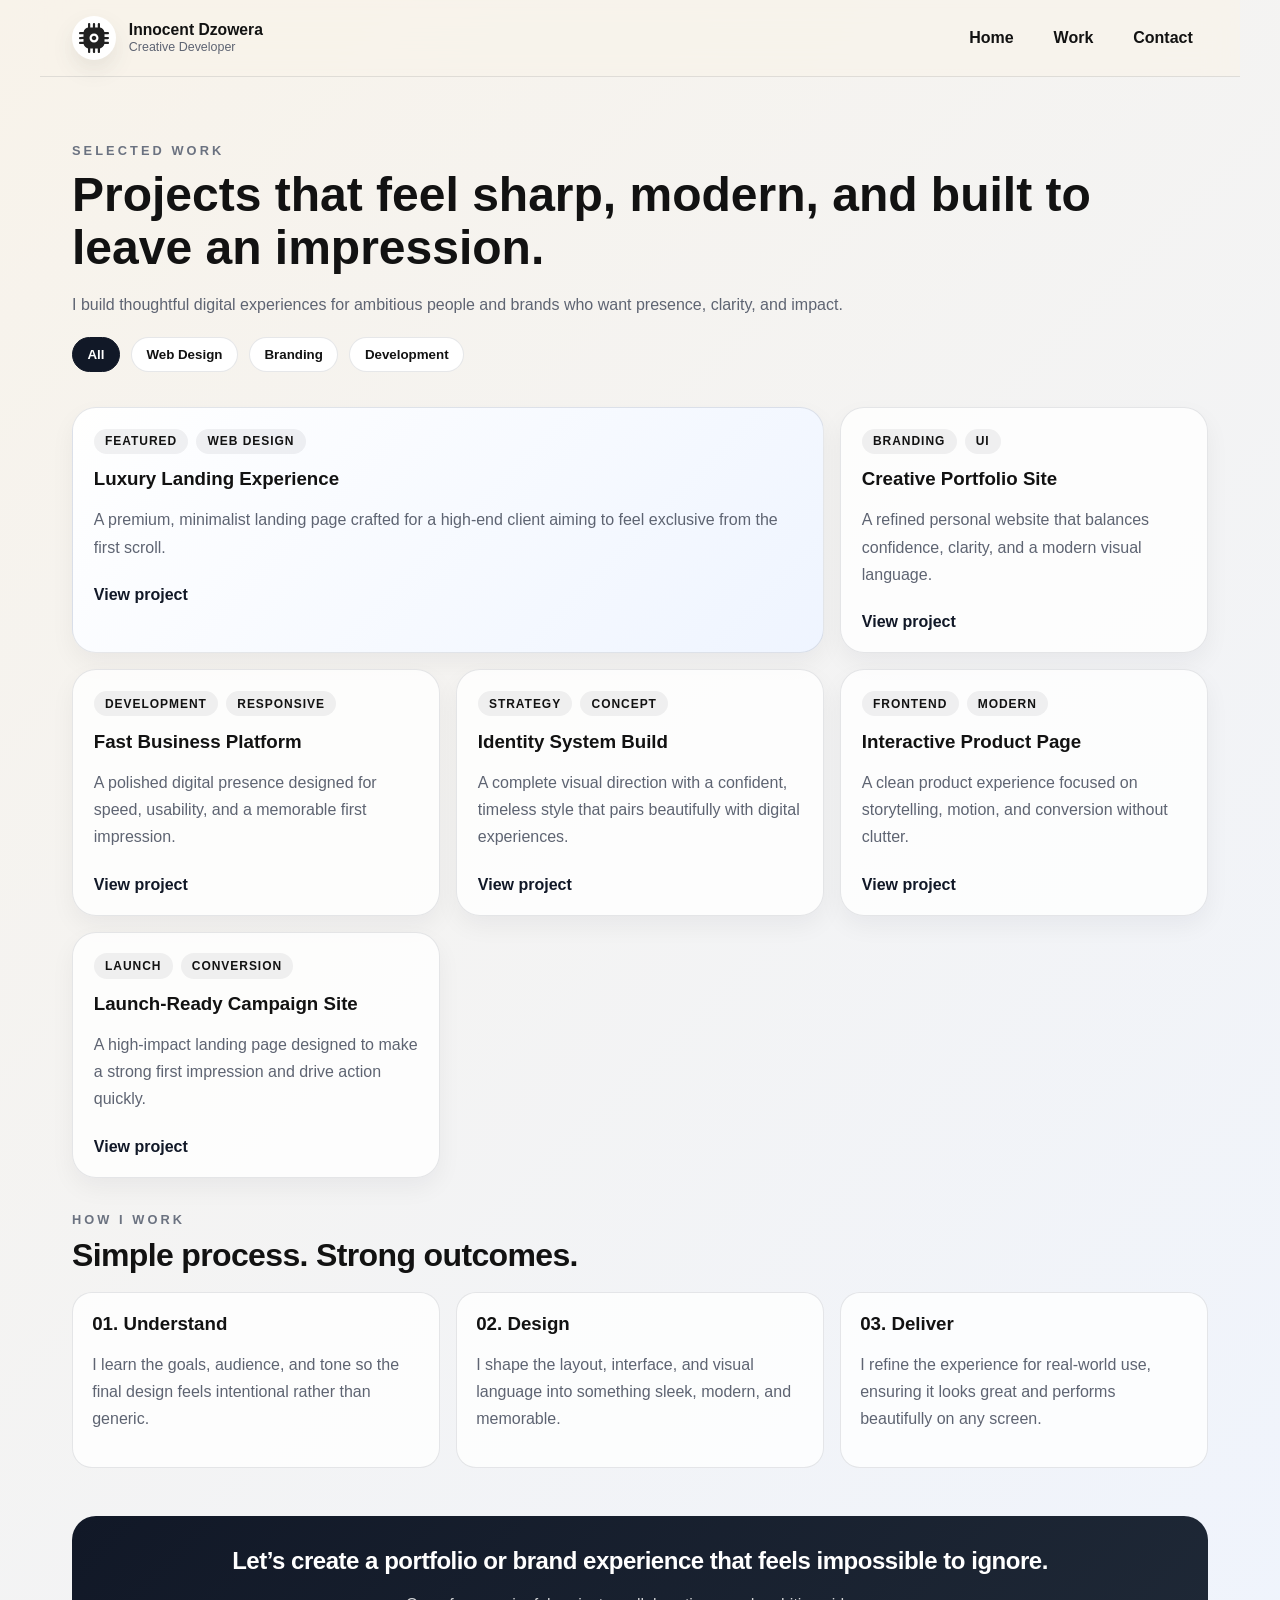
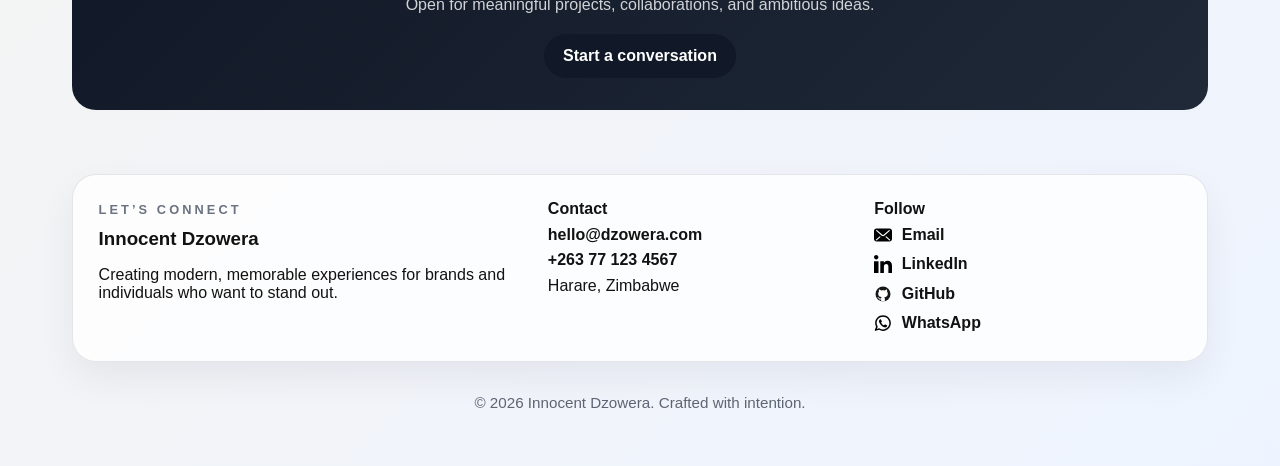
==== work.html @ d93cdc08 "made the three pages alive" ====
<!DOCTYPE html>
<html lang="en">
<head>
  <meta charset="UTF-8">
  <meta name="viewport" content="width=device-width, initial-scale=1.0">
  <title>Work | Innocent Dzowera</title>
  <link rel="stylesheet" href="style.css">
</head>
<body>
  <header class="site-header">
    <a class="brand" href="index.html">
      <img class="brand-logo" src="assets/logo.svg" alt="Innocent Dzowera logo">
      <span class="brand-text">
        <strong>Innocent Dzowera</strong>
        <small>Creative Developer</small>
      </span>
    </a>

    <nav class="site-nav" aria-label="Primary navigation">
      <a href="index.html">Home</a>
      <a href="work.html">Work</a>
      <a href="#contact">Contact</a>
    </nav>
  </header>

  <main>
    <section class="page-hero">
      <p class="eyebrow">Selected work</p>
      <h1>Projects that feel sharp, modern, and built to leave an impression.</h1>
      <p class="hero-text">
        I build thoughtful digital experiences for ambitious people and brands who want presence, clarity, and impact.
      </p>
      <div class="filter-bar" aria-label="Project categories">
        <button class="filter-chip active">All</button>
        <button class="filter-chip">Web Design</button>
        <button class="filter-chip">Branding</button>
        <button class="filter-chip">Development</button>
      </div>
    </section>

    <section class="work-grid" aria-label="Portfolio projects">
      <article class="work-card featured">
        <div class="work-card-top">
          <span class="work-tag">Featured</span>
          <span class="work-tag">Web Design</span>
        </div>
        <h3>Luxury Landing Experience</h3>
        <p>A premium, minimalist landing page crafted for a high-end client aiming to feel exclusive from the first scroll.</p>
        <a href="#contact">View project</a>
      </article>

      <article class="work-card">
        <div class="work-card-top">
          <span class="work-tag">Branding</span>
          <span class="work-tag">UI</span>
        </div>
        <h3>Creative Portfolio Site</h3>
        <p>A refined personal website that balances confidence, clarity, and a modern visual language.</p>
        <a href="#contact">View project</a>
      </article>

      <article class="work-card">
        <div class="work-card-top">
          <span class="work-tag">Development</span>
          <span class="work-tag">Responsive</span>
        </div>
        <h3>Fast Business Platform</h3>
        <p>A polished digital presence designed for speed, usability, and a memorable first impression.</p>
        <a href="#contact">View project</a>
      </article>

      <article class="work-card">
        <div class="work-card-top">
          <span class="work-tag">Strategy</span>
          <span class="work-tag">Concept</span>
        </div>
        <h3>Identity System Build</h3>
        <p>A complete visual direction with a confident, timeless style that pairs beautifully with digital experiences.</p>
        <a href="#contact">View project</a>
      </article>

      <article class="work-card">
        <div class="work-card-top">
          <span class="work-tag">Frontend</span>
          <span class="work-tag">Modern</span>
        </div>
        <h3>Interactive Product Page</h3>
        <p>A clean product experience focused on storytelling, motion, and conversion without clutter.</p>
        <a href="#contact">View project</a>
      </article>

      <article class="work-card">
        <div class="work-card-top">
          <span class="work-tag">Launch</span>
          <span class="work-tag">Conversion</span>
        </div>
        <h3>Launch-Ready Campaign Site</h3>
        <p>A high-impact landing page designed to make a strong first impression and drive action quickly.</p>
        <a href="#contact">View project</a>
      </article>
    </section>

    <section class="section process-section">
      <div class="section-heading">
        <p class="eyebrow">How I work</p>
        <h2>Simple process. Strong outcomes.</h2>
      </div>
      <div class="process-grid">
        <article class="process-card">
          <h3>01. Understand</h3>
          <p>I learn the goals, audience, and tone so the final design feels intentional rather than generic.</p>
        </article>
        <article class="process-card">
          <h3>02. Design</h3>
          <p>I shape the layout, interface, and visual language into something sleek, modern, and memorable.</p>
        </article>
        <article class="process-card">
          <h3>03. Deliver</h3>
          <p>I refine the experience for real-world use, ensuring it looks great and performs beautifully on any screen.</p>
        </article>
      </div>
    </section>

    <section id="contact" class="cta-section">
      <h2>Let’s create a portfolio or brand experience that feels impossible to ignore.</h2>
      <p>Open for meaningful projects, collaborations, and ambitious ideas.</p>
      <a class="btn btn-primary" href="mailto:hello@dzowera.com">Start a conversation</a>
    </section>
  </main>

  <footer class="site-footer">
    <div class="footer-panel">
      <div>
        <p class="eyebrow">Let’s connect</p>
        <h3>Innocent Dzowera</h3>
        <p>Creating modern, memorable experiences for brands and individuals who want to stand out.</p>
      </div>

      <div>
        <h4>Contact</h4>
        <ul class="footer-links">
          <li><a href="mailto:hello@dzowera.com">hello@dzowera.com</a></li>
          <li><a href="tel:+263771234567">+263 77 123 4567</a></li>
          <li>Harare, Zimbabwe</li>
        </ul>
      </div>

      <div>
        <h4>Follow</h4>
        <ul class="footer-links social-links">
          <li>
            <a href="mailto:hello@dzowera.com" aria-label="Email">
              <img src="assets/email.svg" alt="Email icon">
              <span>Email</span>
            </a>
          </li>
          <li>
            <a href="#" aria-label="LinkedIn">
              <img src="assets/linkedin.svg" alt="LinkedIn icon">
              <span>LinkedIn</span>
            </a>
          </li>
          <li>
            <a href="#" aria-label="GitHub">
              <img src="assets/github.svg" alt="GitHub icon">
              <span>GitHub</span>
            </a>
          </li>
          <li>
            <a href="#" aria-label="WhatsApp">
              <img src="assets/whatsapp.svg" alt="WhatsApp icon">
              <span>WhatsApp</span>
            </a>
          </li>
        </ul>
      </div>
    </div>

    <div class="footer-bottom">
      <p>© 2026 Innocent Dzowera. Crafted with intention.</p>
    </div>
  </footer>
</body>
</html>
---- style.css ----
:root {
  --bg: #f6f2ea;
  --surface: rgba(255, 255, 255, 0.78);
  --text: #121212;
  --muted: #5e6472;
  --accent: #111827;
  --border: rgba(17, 24, 39, 0.1);
}

* {
  box-sizing: border-box;
}

html {
  scroll-behavior: smooth;
}

body {
  margin: 0;
  font-family: "Segoe UI", Tahoma, Geneva, Verdana, sans-serif;
  background: linear-gradient(135deg, #f8f3ea 0%, #eef4ff 100%);
  color: var(--text);
}

img {
  max-width: 100%;
  display: block;
}

.site-header {
  position: sticky;
  top: 0;
  z-index: 1000;
  display: flex;
  justify-content: space-between;
  align-items: center;
  padding: 1rem 2rem;
  max-width: 1200px;
  margin: 0 auto;
  background: rgba(248, 243, 234, 0.7);
  backdrop-filter: blur(16px);
  border-bottom: 1px solid var(--border);
}

.brand {
  display: inline-flex;
  align-items: center;
  gap: 0.8rem;
  text-decoration: none;
  color: var(--text);
}

.brand-logo {
  width: 44px;
  height: 44px;
  border-radius: 50%;
  padding: 0.25rem;
  background: #fff;
  box-shadow: 0 10px 25px rgba(0, 0, 0, 0.08);
}

.brand-text {
  display: flex;
  flex-direction: column;
  line-height: 1.1;
}

.brand-text strong {
  font-size: 0.98rem;
  font-weight: 800;
}

.brand-text small {
  color: var(--muted);
  font-size: 0.78rem;
  margin-top: 0.2rem;
}

.site-nav {
  display: flex;
  gap: 0.6rem;
}

.site-nav a {
  text-decoration: none;
  color: var(--text);
  font-weight: 700;
  padding: 0.65rem 0.95rem;
  border-radius: 999px;
  transition: all 0.25s ease;
}

.site-nav a:hover {
  background: var(--accent);
  color: #fff;
  transform: translateY(-2px);
}

main {
  max-width: 1200px;
  margin: 0 auto;
  padding: 2rem 2rem 4rem;
}

.page-hero {
  padding: 2rem 0 2.2rem;
}

.page-hero h1 {
  font-size: clamp(2rem, 3.8vw, 3rem);
  margin: 0 0 0.8rem;
  line-height: 1.1;
}

.filter-bar {
  display: flex;
  flex-wrap: wrap;
  gap: 0.7rem;
  margin-top: 1.2rem;
}

.filter-chip {
  border: 1px solid var(--border);
  background: #fff;
  color: var(--text);
  padding: 0.55rem 0.9rem;
  border-radius: 999px;
  cursor: pointer;
  font-weight: 700;
}

.filter-chip.active {
  background: var(--accent);
  color: #fff;
  border-color: var(--accent);
}

.work-grid {
  display: grid;
  grid-template-columns: repeat(3, minmax(0, 1fr));
  gap: 1rem;
}

.work-card {
  background: var(--surface);
  border: 1px solid var(--border);
  border-radius: 24px;
  padding: 1.3rem;
  box-shadow: 0 10px 24px rgba(17, 24, 39, 0.05);
  min-height: 240px;
}

.work-card.featured {
  grid-column: span 2;
  background: linear-gradient(135deg, rgba(255,255,255,0.95), rgba(238,244,255,0.95));
}

.work-card-top {
  display: flex;
  gap: 0.5rem;
  flex-wrap: wrap;
  margin-bottom: 0.9rem;
}

.work-tag {
  display: inline-block;
  padding: 0.35rem 0.7rem;
  border-radius: 999px;
  background: rgba(17, 24, 39, 0.06);
  font-size: 0.75rem;
  font-weight: 700;
  text-transform: uppercase;
  letter-spacing: 0.08em;
}

.work-card h3,
.process-card h3 {
  margin: 0 0 0.45rem;
}

.work-card p,
.process-card p {
  color: var(--muted);
  line-height: 1.7;
}

.work-card a {
  display: inline-block;
  margin-top: 0.6rem;
  color: var(--accent);
  font-weight: 700;
  text-decoration: none;
}

.process-grid {
  display: grid;
  grid-template-columns: repeat(3, minmax(0, 1fr));
  gap: 1rem;
}

.process-card {
  background: var(--surface);
  border: 1px solid var(--border);
  border-radius: 20px;
  padding: 1.2rem;
}

.contact-shell {
  display: grid;
  grid-template-columns: 0.95fr 1.05fr;
  gap: 1rem;
  margin-top: 1rem;
}

.contact-card {
  background: var(--surface);
  border: 1px solid var(--border);
  border-radius: 24px;
  padding: 1.4rem;
  box-shadow: 0 10px 24px rgba(17, 24, 39, 0.05);
}

.contact-card h3 {
  margin-top: 0;
}

.contact-form-card form {
  display: grid;
  gap: 0.9rem;
}

.contact-form-card label {
  display: grid;
  gap: 0.35rem;
  font-weight: 600;
}

.contact-form-card input,
.contact-form-card textarea {
  width: 100%;
  border: 1px solid var(--border);
  border-radius: 14px;
  padding: 0.8rem 0.95rem;
  font: inherit;
  background: #fff;
}

.contact-form-card input:focus,
.contact-form-card textarea:focus {
  outline: none;
  border-color: var(--accent);
  box-shadow: 0 0 0 3px rgba(17, 24, 39, 0.08);
}

.hero {
  display: grid;
  grid-template-columns: 1.15fr 0.85fr;
  gap: 2.5rem;
  align-items: center;
  padding: 2rem 0 3rem;
}

.eyebrow {
  display: inline-block;
  margin: 0 0 0.7rem;
  font-size: 0.8rem;
  text-transform: uppercase;
  letter-spacing: 0.24em;
  color: #6b7280;
  font-weight: 700;
}

.hero h1,
.section-heading h2,
.cta-section h2 {
  margin: 0 0 1rem;
  line-height: 1.1;
  letter-spacing: -0.02em;
}

.hero h1 {
  font-size: clamp(2rem, 4vw, 3.3rem);
}

.hero-text,
.info-card p,
.project-card p,
.cta-section p {
  color: var(--muted);
  font-size: 1rem;
  line-height: 1.7;
}

.hero-actions {
  display: flex;
  flex-wrap: wrap;
  gap: 0.9rem;
  margin: 1.4rem 0 1.4rem;
}

.btn {
  display: inline-flex;
  align-items: center;
  justify-content: center;
  text-decoration: none;
  font-weight: 700;
  padding: 0.8rem 1.2rem;
  border-radius: 999px;
  transition: all 0.25s ease;
}

.btn-primary {
  background: var(--accent);
  color: #fff;
}

.btn-secondary {
  background: #fff;
  color: var(--accent);
  border: 1px solid var(--border);
}

.btn:hover {
  transform: translateY(-2px);
}

.hero-highlights {
  display: flex;
  flex-wrap: wrap;
  gap: 0.75rem;
  padding: 0;
  margin: 0;
  list-style: none;
}

.hero-highlights li {
  background: rgba(255, 255, 255, 0.7);
  border: 1px solid var(--border);
  padding: 0.55rem 0.82rem;
  border-radius: 999px;
  font-size: 0.9rem;
}

.hero-panel img {
  width: 100%;
  border-radius: 24px;
  box-shadow: 0 20px 40px rgba(17, 24, 39, 0.12);
  object-fit: cover;
  height: 420px;
}

.hero-card {
  margin-top: 1rem;
  background: var(--surface);
  border: 1px solid var(--border);
  border-radius: 20px;
  padding: 1rem 1.2rem;
  box-shadow: 0 10px 30px rgba(17, 24, 39, 0.06);
}

.hero-card h3,
.info-card h3,
.project-card h3 {
  margin: 0 0 0.4rem;
}

.section {
  padding: 2rem 0 1rem;
}

.section-heading {
  margin-bottom: 1.2rem;
}

.section-heading h2 {
  font-size: clamp(1.5rem, 2.5vw, 2rem);
}

.card-grid,
.project-grid {
  display: grid;
  gap: 1rem;
}

.card-grid {
  grid-template-columns: repeat(3, minmax(0, 1fr));
}

.info-card,
.project-card,
.stats-card {
  background: var(--surface);
  border: 1px solid var(--border);
  border-radius: 20px;
  padding: 1.2rem;
  box-shadow: 0 10px 24px rgba(17, 24, 39, 0.05);
}

.project-grid {
  grid-template-columns: repeat(3, minmax(0, 1fr));
}

.stats-section {
  display: grid;
  grid-template-columns: repeat(3, minmax(0, 1fr));
  gap: 1rem;
  padding-top: 2rem;
}

.stats-card strong {
  display: block;
  font-size: 1.6rem;
  margin-bottom: 0.35rem;
}

.cta-section {
  margin-top: 2rem;
  padding: 2rem;
  border-radius: 24px;
  background: linear-gradient(135deg, #111827, #1f2937);
  color: #fff;
  text-align: center;
}

.cta-section p {
  color: rgba(255, 255, 255, 0.8);
}

.site-footer {
  max-width: 1200px;
  margin: 0 auto;
  padding: 0 2rem 2.5rem;
}

.footer-panel {
  display: grid;
  grid-template-columns: 1.4fr 1fr 1fr;
  gap: 1.2rem;
  padding: 1.6rem;
  border: 1px solid var(--border);
  border-radius: 24px;
  background: rgba(255, 255, 255, 0.8);
  box-shadow: 0 16px 36px rgba(17, 24, 39, 0.06);
}

.footer-panel h3,
.footer-panel h4 {
  margin: 0 0 0.5rem;
}

.footer-links {
  list-style: none;
  padding: 0;
  margin: 0;
  display: grid;
  gap: 0.45rem;
}

.footer-links a {
  color: var(--text);
  text-decoration: none;
  font-weight: 600;
  display: inline-flex;
  align-items: center;
  gap: 0.6rem;
  transition: color 0.2s ease;
}

.footer-links a:hover {
  color: #4f46e5;
}

.footer-links img {
  width: 18px;
  height: 18px;
  object-fit: contain;
}

.footer-bottom {
  text-align: center;
  padding-top: 1rem;
  color: var(--muted);
  font-size: 0.95rem;
}

@media (max-width: 860px) {
  .footer-panel {
    grid-template-columns: 1fr;
  }

  .work-grid,
  .process-grid,
  .contact-shell {
    grid-template-columns: 1fr;
  }

  .work-card.featured {
    grid-column: span 1;
  }
}

@media (max-width: 640px) {
  .site-footer {
    padding: 0 1.2rem 2rem;
  }

  .footer-panel {
    padding: 1.2rem;
  }
}

@media (max-width: 860px) {
  .hero,
  .card-grid,
  .project-grid,
  .stats-section {
    grid-template-columns: 1fr;
  }
}

@media (max-width: 640px) {
  .site-header {
    flex-direction: column;
    gap: 0.9rem;
    padding: 1rem 1.2rem;
  }

  .site-nav {
    width: 100%;
    justify-content: center;
  }

  main {
    padding: 1rem 1.2rem 3rem;
  }

  .hero {
    gap: 1.5rem;
    padding-top: 1rem;
  }

  .hero-panel img {
    height: 300px;
  }

  .cta-section {
    padding: 1.5rem 1rem;
  }
}
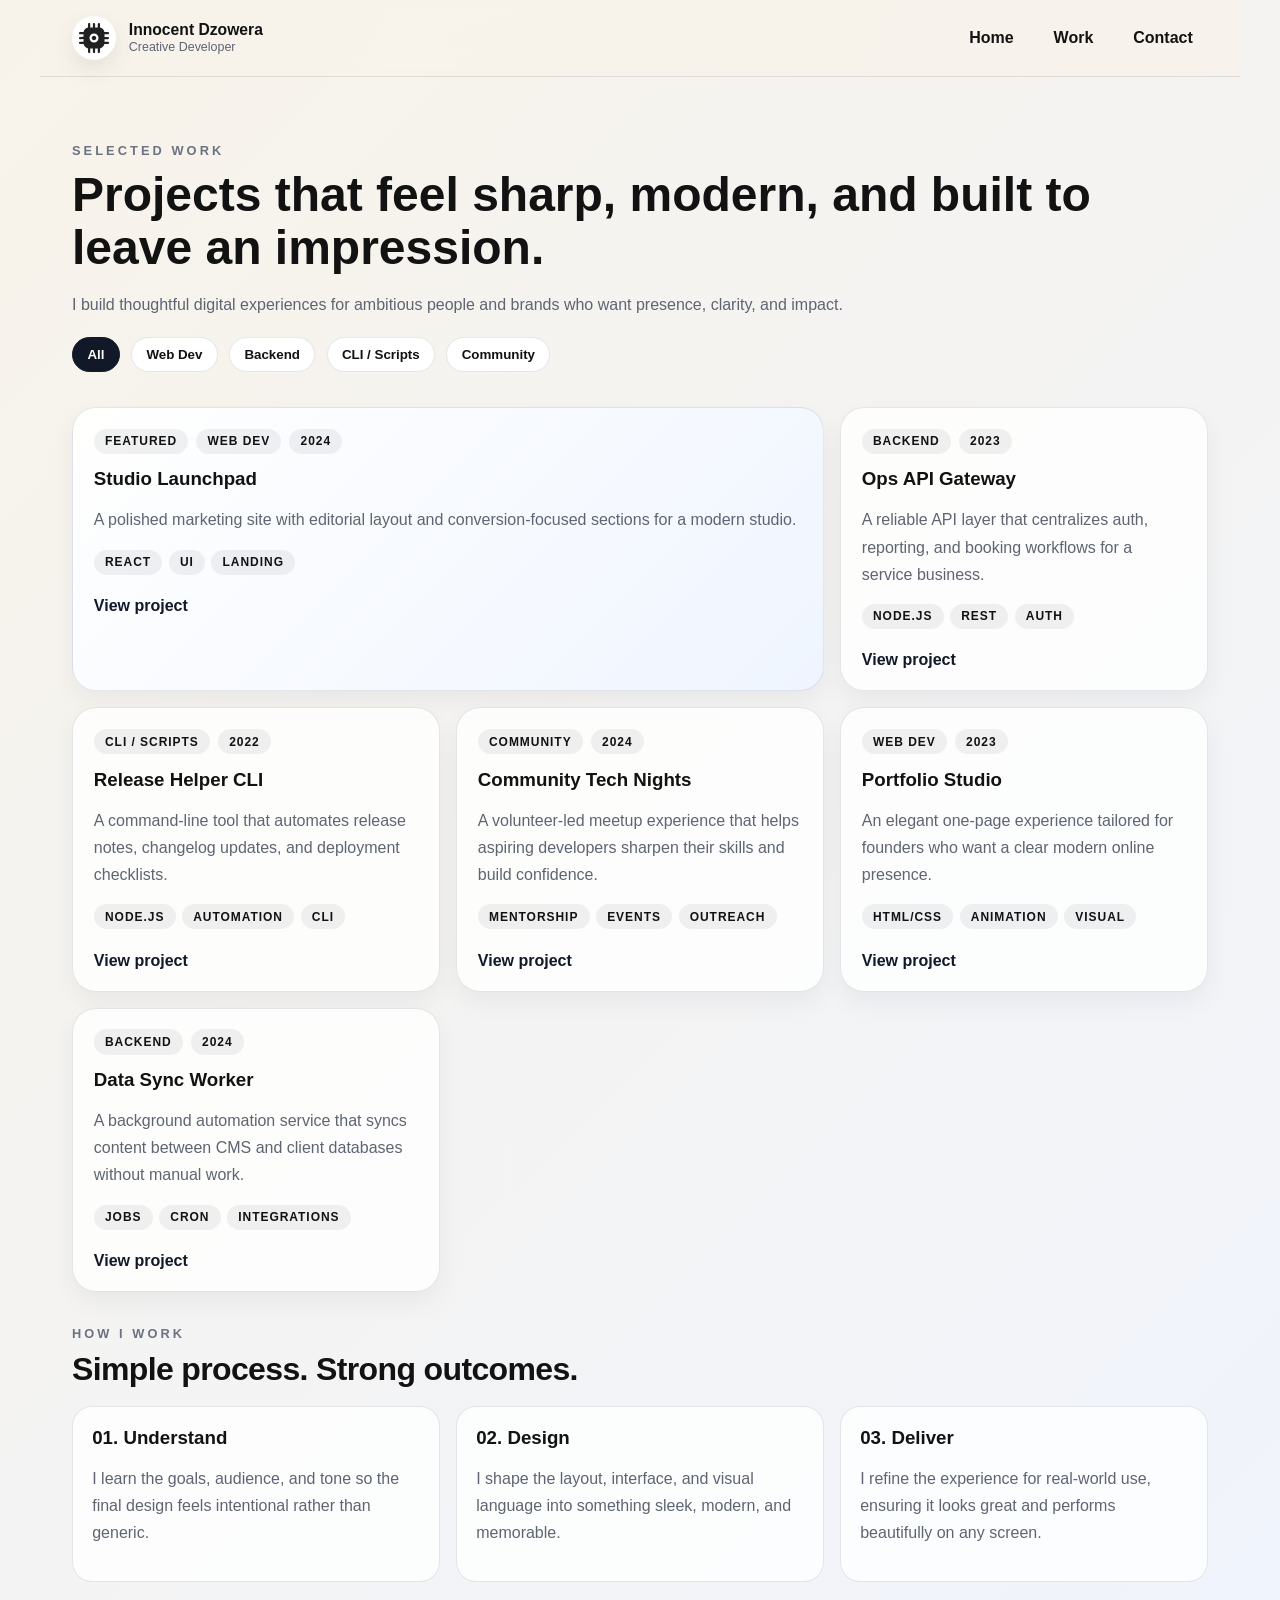
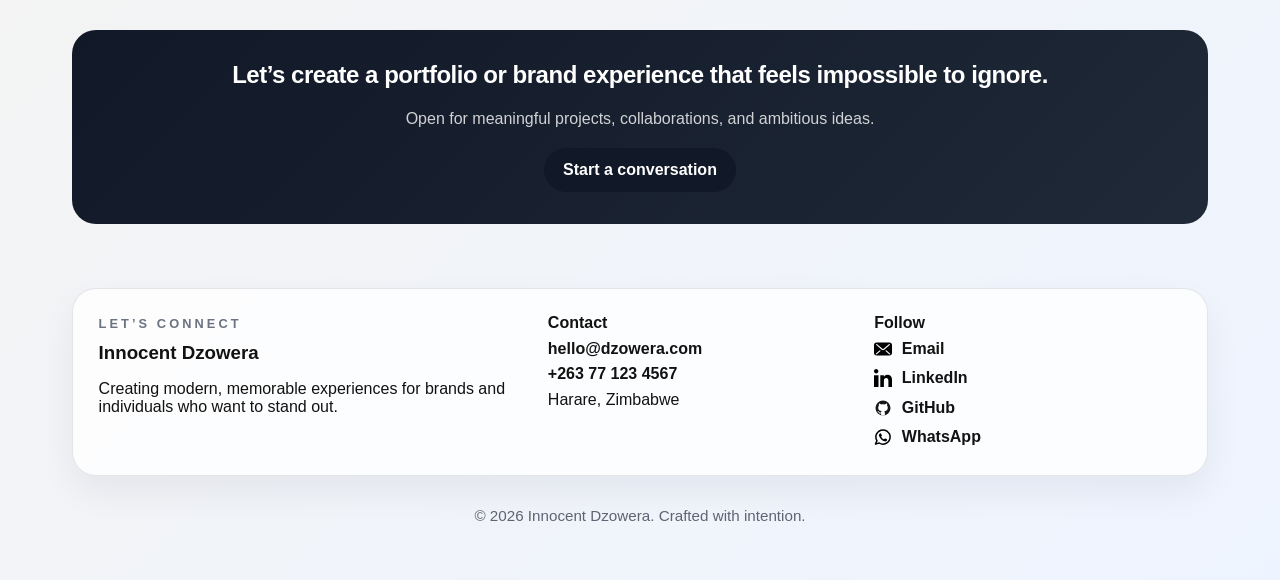
==== commit 3e5a2866: "add js to the project for interactivity" ====
--- a/work.html
+++ b/work.html
@@ -30,74 +30,12 @@
       <p class="hero-text">
         I build thoughtful digital experiences for ambitious people and brands who want presence, clarity, and impact.
       </p>
-      <div class="filter-bar" aria-label="Project categories">
-        <button class="filter-chip active">All</button>
-        <button class="filter-chip">Web Design</button>
-        <button class="filter-chip">Branding</button>
-        <button class="filter-chip">Development</button>
-      </div>
+      <div id="filter-bar" class="filter-bar" aria-label="Project categories"></div>
     </section>
 
-    <section class="work-grid" aria-label="Portfolio projects">
-      <article class="work-card featured">
-        <div class="work-card-top">
-          <span class="work-tag">Featured</span>
-          <span class="work-tag">Web Design</span>
-        </div>
-        <h3>Luxury Landing Experience</h3>
-        <p>A premium, minimalist landing page crafted for a high-end client aiming to feel exclusive from the first scroll.</p>
-        <a href="#contact">View project</a>
-      </article>
-
-      <article class="work-card">
-        <div class="work-card-top">
-          <span class="work-tag">Branding</span>
-          <span class="work-tag">UI</span>
-        </div>
-        <h3>Creative Portfolio Site</h3>
-        <p>A refined personal website that balances confidence, clarity, and a modern visual language.</p>
-        <a href="#contact">View project</a>
-      </article>
-
-      <article class="work-card">
-        <div class="work-card-top">
-          <span class="work-tag">Development</span>
-          <span class="work-tag">Responsive</span>
-        </div>
-        <h3>Fast Business Platform</h3>
-        <p>A polished digital presence designed for speed, usability, and a memorable first impression.</p>
-        <a href="#contact">View project</a>
-      </article>
-
-      <article class="work-card">
-        <div class="work-card-top">
-          <span class="work-tag">Strategy</span>
-          <span class="work-tag">Concept</span>
-        </div>
-        <h3>Identity System Build</h3>
-        <p>A complete visual direction with a confident, timeless style that pairs beautifully with digital experiences.</p>
-        <a href="#contact">View project</a>
-      </article>
-
-      <article class="work-card">
-        <div class="work-card-top">
-          <span class="work-tag">Frontend</span>
-          <span class="work-tag">Modern</span>
-        </div>
-        <h3>Interactive Product Page</h3>
-        <p>A clean product experience focused on storytelling, motion, and conversion without clutter.</p>
-        <a href="#contact">View project</a>
-      </article>
-
-      <article class="work-card">
-        <div class="work-card-top">
-          <span class="work-tag">Launch</span>
-          <span class="work-tag">Conversion</span>
-        </div>
-        <h3>Launch-Ready Campaign Site</h3>
-        <p>A high-impact landing page designed to make a strong first impression and drive action quickly.</p>
-        <a href="#contact">View project</a>
-      </article>
+    <section aria-label="Portfolio projects">
+      <div id="work-grid" class="work-grid"></div>
+      <p id="work-empty-state" class="empty-state" hidden>No projects match this category yet.</p>
     </section>
 
     <section class="section process-section">
@@ -180,5 +118,8 @@
       <p>© 2026 Innocent Dzowera. Crafted with intention.</p>
     </div>
   </footer>
+
+  <script src="data.js"></script>
+  <script src="scripts.js"></script>
 </body>
 </html>
--- a/style.css
+++ b/style.css
@@ -139,6 +139,15 @@
   display: grid;
   grid-template-columns: repeat(3, minmax(0, 1fr));
   gap: 1rem;
+}
+
+.empty-state {
+  margin-top: 1rem;
+  padding: 1rem 1.2rem;
+  border: 1px dashed var(--border);
+  border-radius: 16px;
+  color: var(--muted);
+  background: rgba(255, 255, 255, 0.55);
 }
 
 .work-card {
@@ -192,6 +201,19 @@
   text-decoration: none;
 }
 
+.work-meta {
+  display: flex;
+  flex-direction: column;
+  gap: 0.8rem;
+  margin-top: 1rem;
+}
+
+.work-tags {
+  display: flex;
+  flex-wrap: wrap;
+  gap: 0.4rem;
+}
+
 .process-grid {
   display: grid;
   grid-template-columns: repeat(3, minmax(0, 1fr));
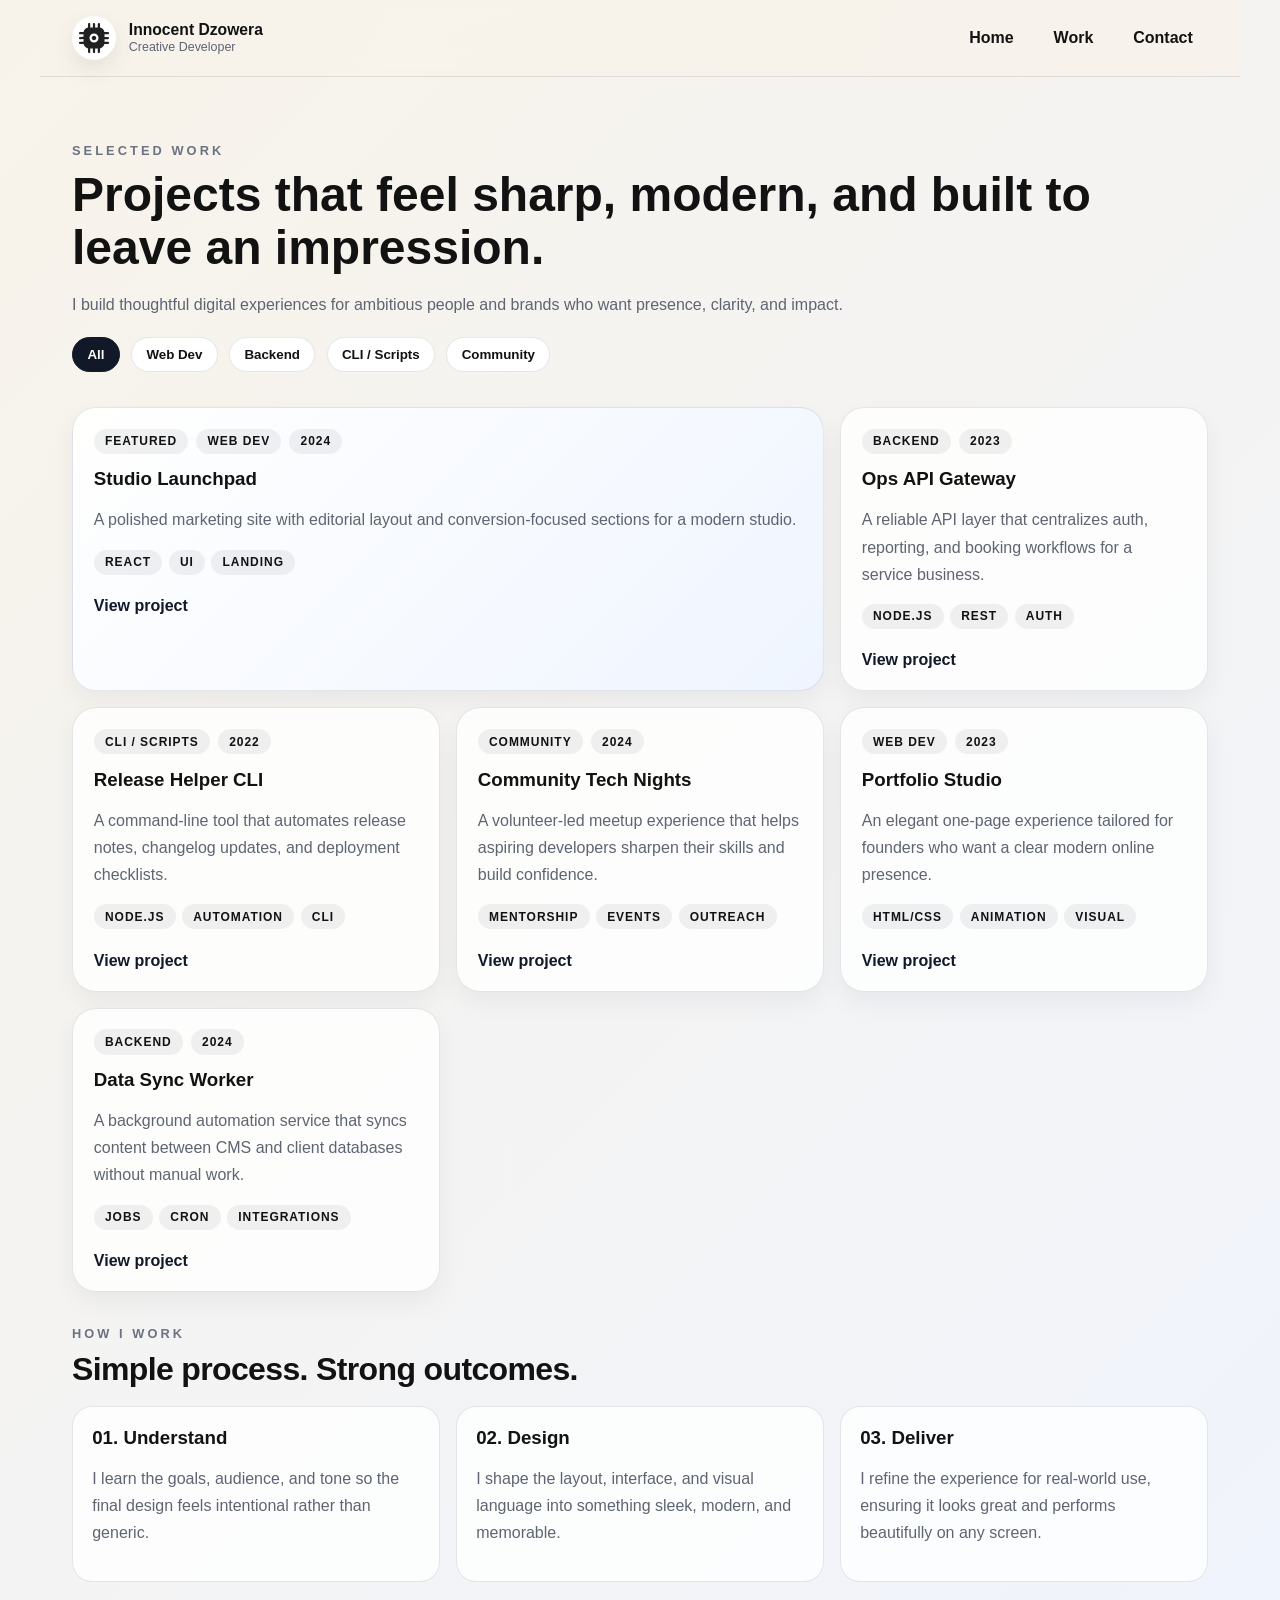
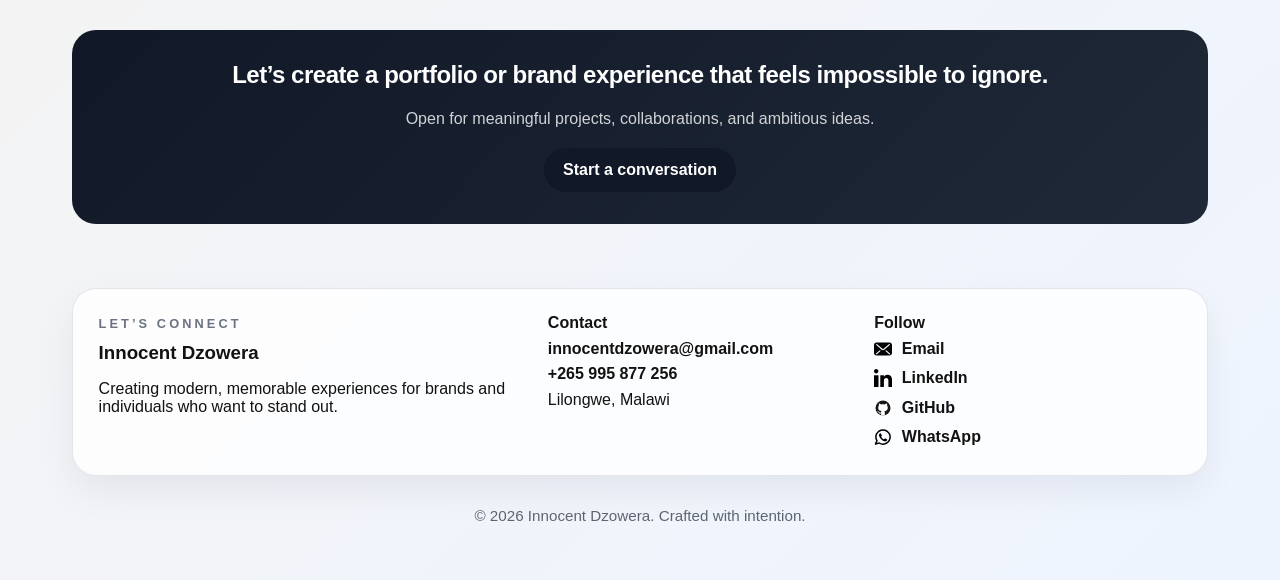
==== commit b969f777: "corrected the footer for the work.html page" ====
--- a/work.html
+++ b/work.html
@@ -1,125 +1,164 @@
-<!DOCTYPE html>
+<!doctype html>
 <html lang="en">
-<head>
-  <meta charset="UTF-8">
-  <meta name="viewport" content="width=device-width, initial-scale=1.0">
-  <title>Work | Innocent Dzowera</title>
-  <link rel="stylesheet" href="style.css">
-</head>
-<body>
-  <header class="site-header">
-    <a class="brand" href="index.html">
-      <img class="brand-logo" src="assets/logo.svg" alt="Innocent Dzowera logo">
-      <span class="brand-text">
-        <strong>Innocent Dzowera</strong>
-        <small>Creative Developer</small>
-      </span>
-    </a>
+  <head>
+    <meta charset="UTF-8" />
+    <meta name="viewport" content="width=device-width, initial-scale=1.0" />
+    <title>Work | Innocent Dzowera</title>
+    <link rel="stylesheet" href="style.css" />
+  </head>
+  <body>
+    <header class="site-header">
+      <a class="brand" href="index.html">
+        <img
+          class="brand-logo"
+          src="assets/logo.svg"
+          alt="Innocent Dzowera logo"
+        />
+        <span class="brand-text">
+          <strong>Innocent Dzowera</strong>
+          <small>Creative Developer</small>
+        </span>
+      </a>
 
-    <nav class="site-nav" aria-label="Primary navigation">
-      <a href="index.html">Home</a>
-      <a href="work.html">Work</a>
-      <a href="#contact">Contact</a>
-    </nav>
-  </header>
+      <nav class="site-nav" aria-label="Primary navigation">
+        <a href="index.html">Home</a>
+        <a href="work.html">Work</a>
+        <a href="#contact">Contact</a>
+      </nav>
+    </header>
 
-  <main>
-    <section class="page-hero">
-      <p class="eyebrow">Selected work</p>
-      <h1>Projects that feel sharp, modern, and built to leave an impression.</h1>
-      <p class="hero-text">
-        I build thoughtful digital experiences for ambitious people and brands who want presence, clarity, and impact.
-      </p>
-      <div id="filter-bar" class="filter-bar" aria-label="Project categories"></div>
-    </section>
+    <main>
+      <section class="page-hero">
+        <p class="eyebrow">Selected work</p>
+        <h1>
+          Projects that feel sharp, modern, and built to leave an impression.
+        </h1>
+        <p class="hero-text">
+          I build thoughtful digital experiences for ambitious people and brands
+          who want presence, clarity, and impact.
+        </p>
+        <div
+          id="filter-bar"
+          class="filter-bar"
+          aria-label="Project categories"
+        ></div>
+      </section>
 
-    <section aria-label="Portfolio projects">
-      <div id="work-grid" class="work-grid"></div>
-      <p id="work-empty-state" class="empty-state" hidden>No projects match this category yet.</p>
-    </section>
+      <section aria-label="Portfolio projects">
+        <div id="work-grid" class="work-grid"></div>
+        <p id="work-empty-state" class="empty-state" hidden>
+          No projects match this category yet.
+        </p>
+      </section>
 
-    <section class="section process-section">
-      <div class="section-heading">
-        <p class="eyebrow">How I work</p>
-        <h2>Simple process. Strong outcomes.</h2>
-      </div>
-      <div class="process-grid">
-        <article class="process-card">
-          <h3>01. Understand</h3>
-          <p>I learn the goals, audience, and tone so the final design feels intentional rather than generic.</p>
-        </article>
-        <article class="process-card">
-          <h3>02. Design</h3>
-          <p>I shape the layout, interface, and visual language into something sleek, modern, and memorable.</p>
-        </article>
-        <article class="process-card">
-          <h3>03. Deliver</h3>
-          <p>I refine the experience for real-world use, ensuring it looks great and performs beautifully on any screen.</p>
-        </article>
-      </div>
-    </section>
+      <section class="section process-section">
+        <div class="section-heading">
+          <p class="eyebrow">How I work</p>
+          <h2>Simple process. Strong outcomes.</h2>
+        </div>
+        <div class="process-grid">
+          <article class="process-card">
+            <h3>01. Understand</h3>
+            <p>
+              I learn the goals, audience, and tone so the final design feels
+              intentional rather than generic.
+            </p>
+          </article>
+          <article class="process-card">
+            <h3>02. Design</h3>
+            <p>
+              I shape the layout, interface, and visual language into something
+              sleek, modern, and memorable.
+            </p>
+          </article>
+          <article class="process-card">
+            <h3>03. Deliver</h3>
+            <p>
+              I refine the experience for real-world use, ensuring it looks
+              great and performs beautifully on any screen.
+            </p>
+          </article>
+        </div>
+      </section>
 
-    <section id="contact" class="cta-section">
-      <h2>Let’s create a portfolio or brand experience that feels impossible to ignore.</h2>
-      <p>Open for meaningful projects, collaborations, and ambitious ideas.</p>
-      <a class="btn btn-primary" href="mailto:hello@dzowera.com">Start a conversation</a>
-    </section>
-  </main>
+      <section id="contact" class="cta-section">
+        <h2>
+          Let’s create a portfolio or brand experience that feels impossible to
+          ignore.
+        </h2>
+        <p>
+          Open for meaningful projects, collaborations, and ambitious ideas.
+        </p>
+        <a class="btn btn-primary" href="mailto:hello@dzowera.com"
+          >Start a conversation</a
+        >
+      </section>
+    </main>
 
-  <footer class="site-footer">
-    <div class="footer-panel">
-      <div>
-        <p class="eyebrow">Let’s connect</p>
-        <h3>Innocent Dzowera</h3>
-        <p>Creating modern, memorable experiences for brands and individuals who want to stand out.</p>
+    <footer id="footer" class="site-footer">
+      <div class="footer-panel">
+        <div>
+          <p class="eyebrow">Let’s connect</p>
+          <h3>Innocent Dzowera</h3>
+          <p>
+            Creating modern, memorable experiences for brands and individuals
+            who want to stand out.
+          </p>
+        </div>
+
+        <div>
+          <h4>Contact</h4>
+          <ul class="footer-links">
+            <li>
+              <a href="mailto:innocentdzowera@gmail.com"
+                >innocentdzowera@gmail.com</a
+              >
+            </li>
+            <li><a href="tel:+265995877256">+265 995 877 256</a></li>
+            <li>Lilongwe, Malawi</li>
+          </ul>
+        </div>
+
+        <div>
+          <h4>Follow</h4>
+          <ul class="footer-links social-links">
+            <li>
+              <a href="mailto:hello@dzowera.com" aria-label="Email">
+                <img src="assets/email.svg" alt="Email icon" />
+                <span>Email</span>
+              </a>
+            </li>
+            <li>
+              <a
+                href="https://www.linkedin.com/in/innocent-dzowera-a31477274"
+                aria-label="LinkedIn"
+              >
+                <img src="assets/linkedin.svg" alt="LinkedIn icon" />
+                <span>LinkedIn</span>
+              </a>
+            </li>
+            <li>
+              <a href="https://github.com/dzowera" aria-label="GitHub">
+                <img src="assets/github.svg" alt="GitHub icon" />
+                <span>GitHub</span>
+              </a>
+            </li>
+            <li>
+              <a href="https://wa.me/265995877256" aria-label="WhatsApp">
+                <img src="assets/whatsapp.svg" alt="WhatsApp icon" />
+                <span>WhatsApp</span>
+              </a>
+            </li>
+          </ul>
+        </div>
       </div>
 
-      <div>
-        <h4>Contact</h4>
-        <ul class="footer-links">
-          <li><a href="mailto:hello@dzowera.com">hello@dzowera.com</a></li>
-          <li><a href="tel:+263771234567">+263 77 123 4567</a></li>
-          <li>Harare, Zimbabwe</li>
-        </ul>
+      <div class="footer-bottom">
+        <p>© 2026 Innocent Dzowera. Crafted with intention.</p>
       </div>
+    </footer>
 
-      <div>
-        <h4>Follow</h4>
-        <ul class="footer-links social-links">
-          <li>
-            <a href="mailto:hello@dzowera.com" aria-label="Email">
-              <img src="assets/email.svg" alt="Email icon">
-              <span>Email</span>
-            </a>
-          </li>
-          <li>
-            <a href="#" aria-label="LinkedIn">
-              <img src="assets/linkedin.svg" alt="LinkedIn icon">
-              <span>LinkedIn</span>
-            </a>
-          </li>
-          <li>
-            <a href="#" aria-label="GitHub">
-              <img src="assets/github.svg" alt="GitHub icon">
-              <span>GitHub</span>
-            </a>
-          </li>
-          <li>
-            <a href="#" aria-label="WhatsApp">
-              <img src="assets/whatsapp.svg" alt="WhatsApp icon">
-              <span>WhatsApp</span>
-            </a>
-          </li>
-        </ul>
-      </div>
-    </div>
-
-    <div class="footer-bottom">
-      <p>© 2026 Innocent Dzowera. Crafted with intention.</p>
-    </div>
-  </footer>
-
-  <script src="data.js"></script>
-  <script src="scripts.js"></script>
-</body>
+    <script src="data.js"></script>
+    <script src="scripts.js"></script>
+  </body>
 </html>
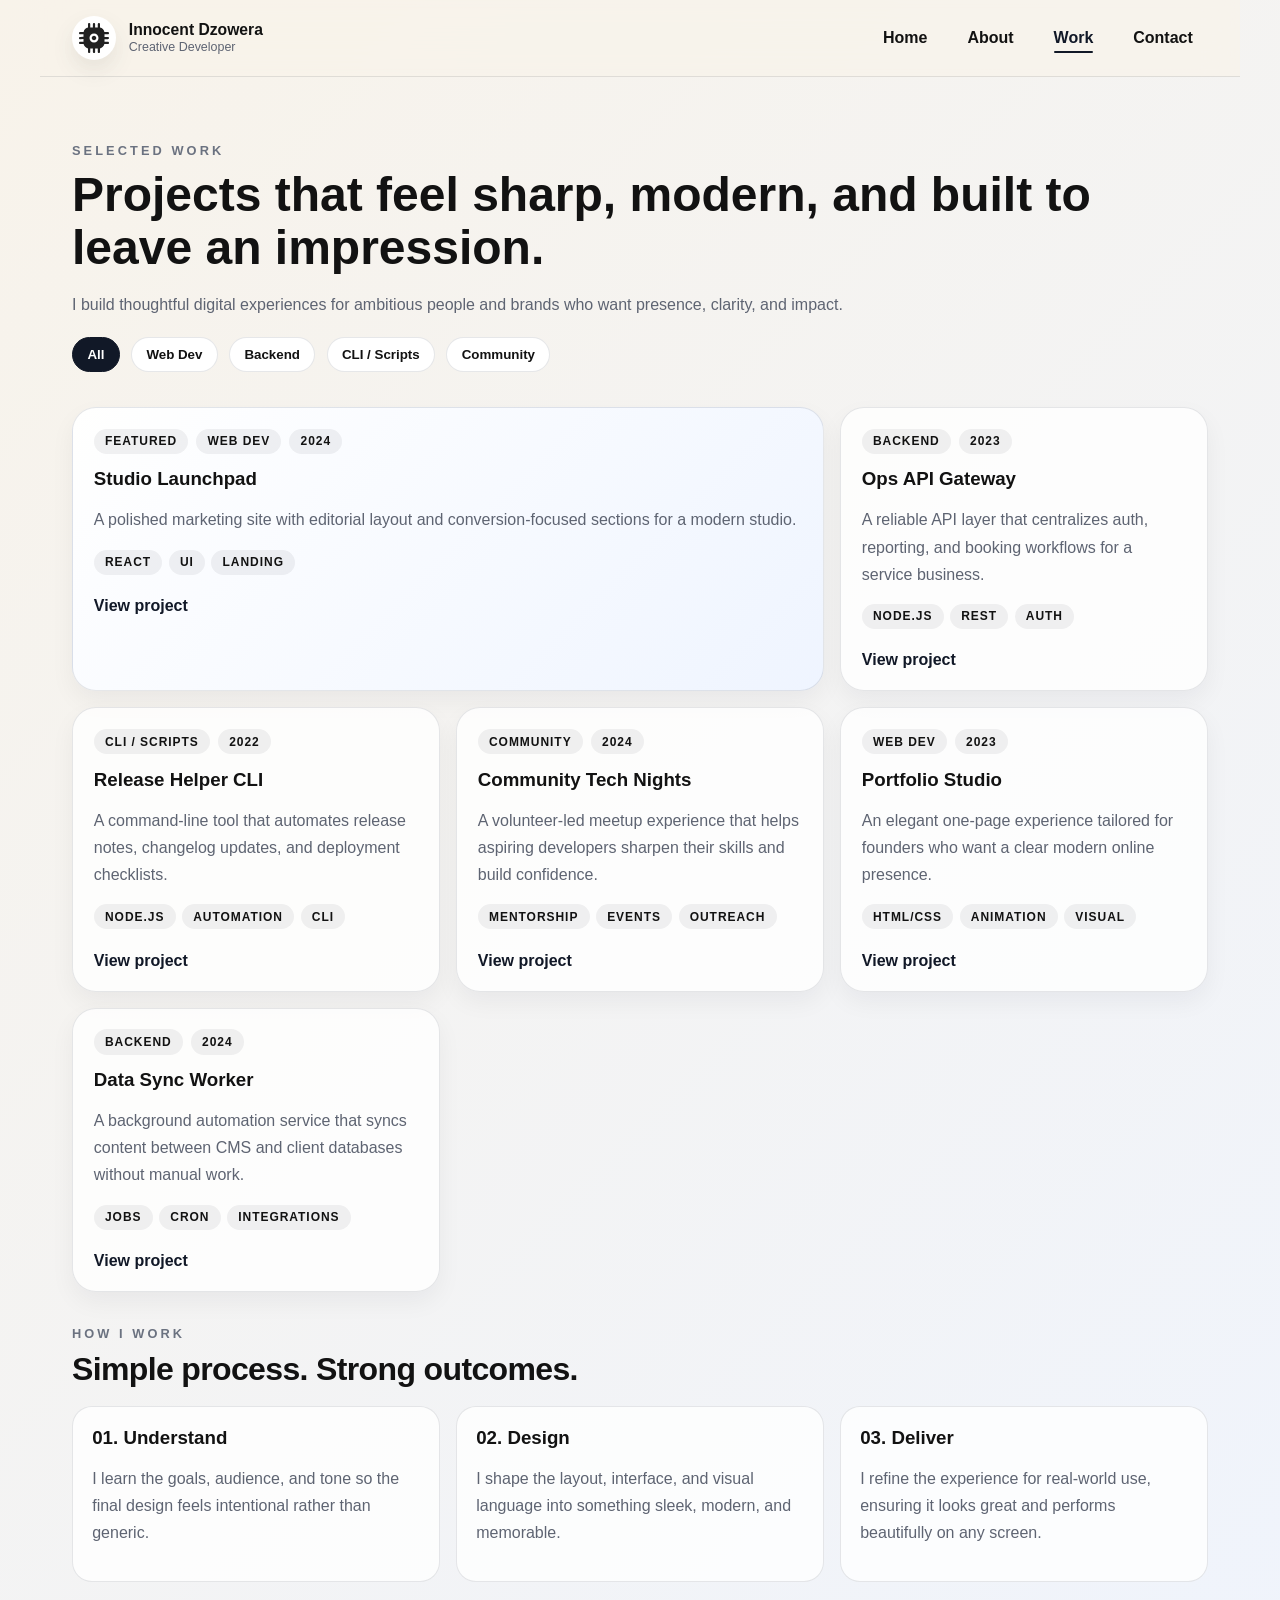
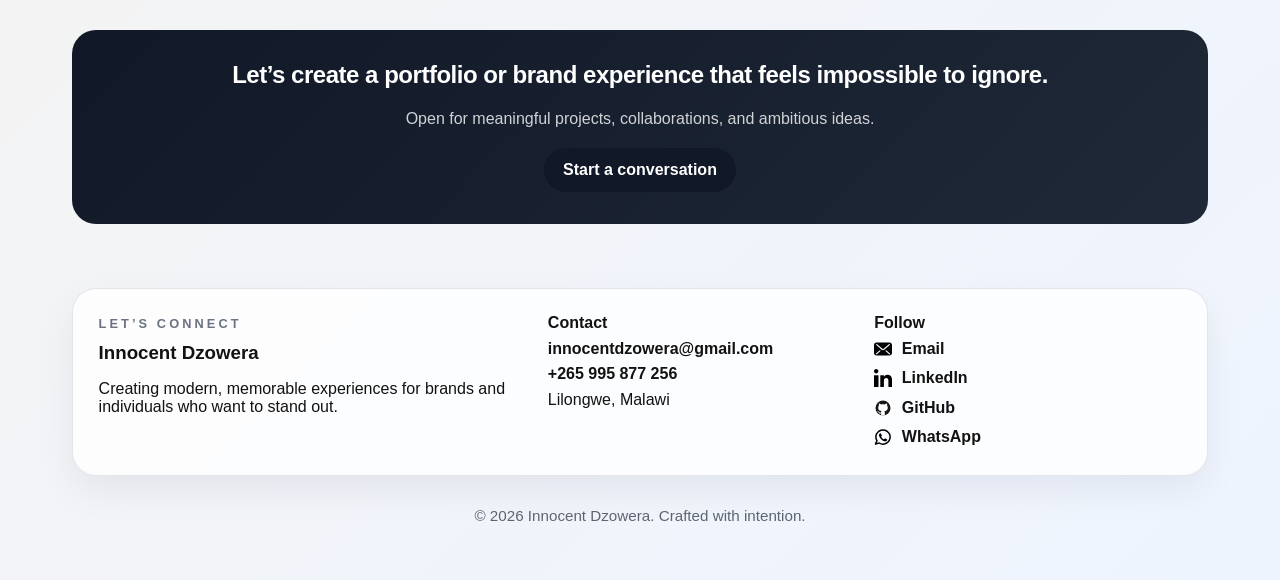
==== commit d6ec466b: "made the UI user friendly by adding a nice modern nav" ====
--- a/work.html
+++ b/work.html
@@ -22,7 +22,8 @@
 
       <nav class="site-nav" aria-label="Primary navigation">
         <a href="index.html">Home</a>
-        <a href="work.html">Work</a>
+        <a href="index.html#about">About</a>
+        <a class="active" href="work.html">Work</a>
         <a href="#contact">Contact</a>
       </nav>
     </header>
--- a/style.css
+++ b/style.css
@@ -94,6 +94,24 @@
   background: var(--accent);
   color: #fff;
   transform: translateY(-2px);
+}
+
+.site-nav a.active {
+  color: var(--accent);
+  position: relative;
+}
+
+.site-nav a.active::after {
+  content: "";
+  position: absolute;
+  left: 0.95rem;
+  right: 0.95rem;
+  bottom: 0.25rem;
+  height: 2px;
+  border-radius: 999px;
+  background: var(--accent);
+  transform: scaleX(1);
+  transform-origin: center;
 }
 
 main {
